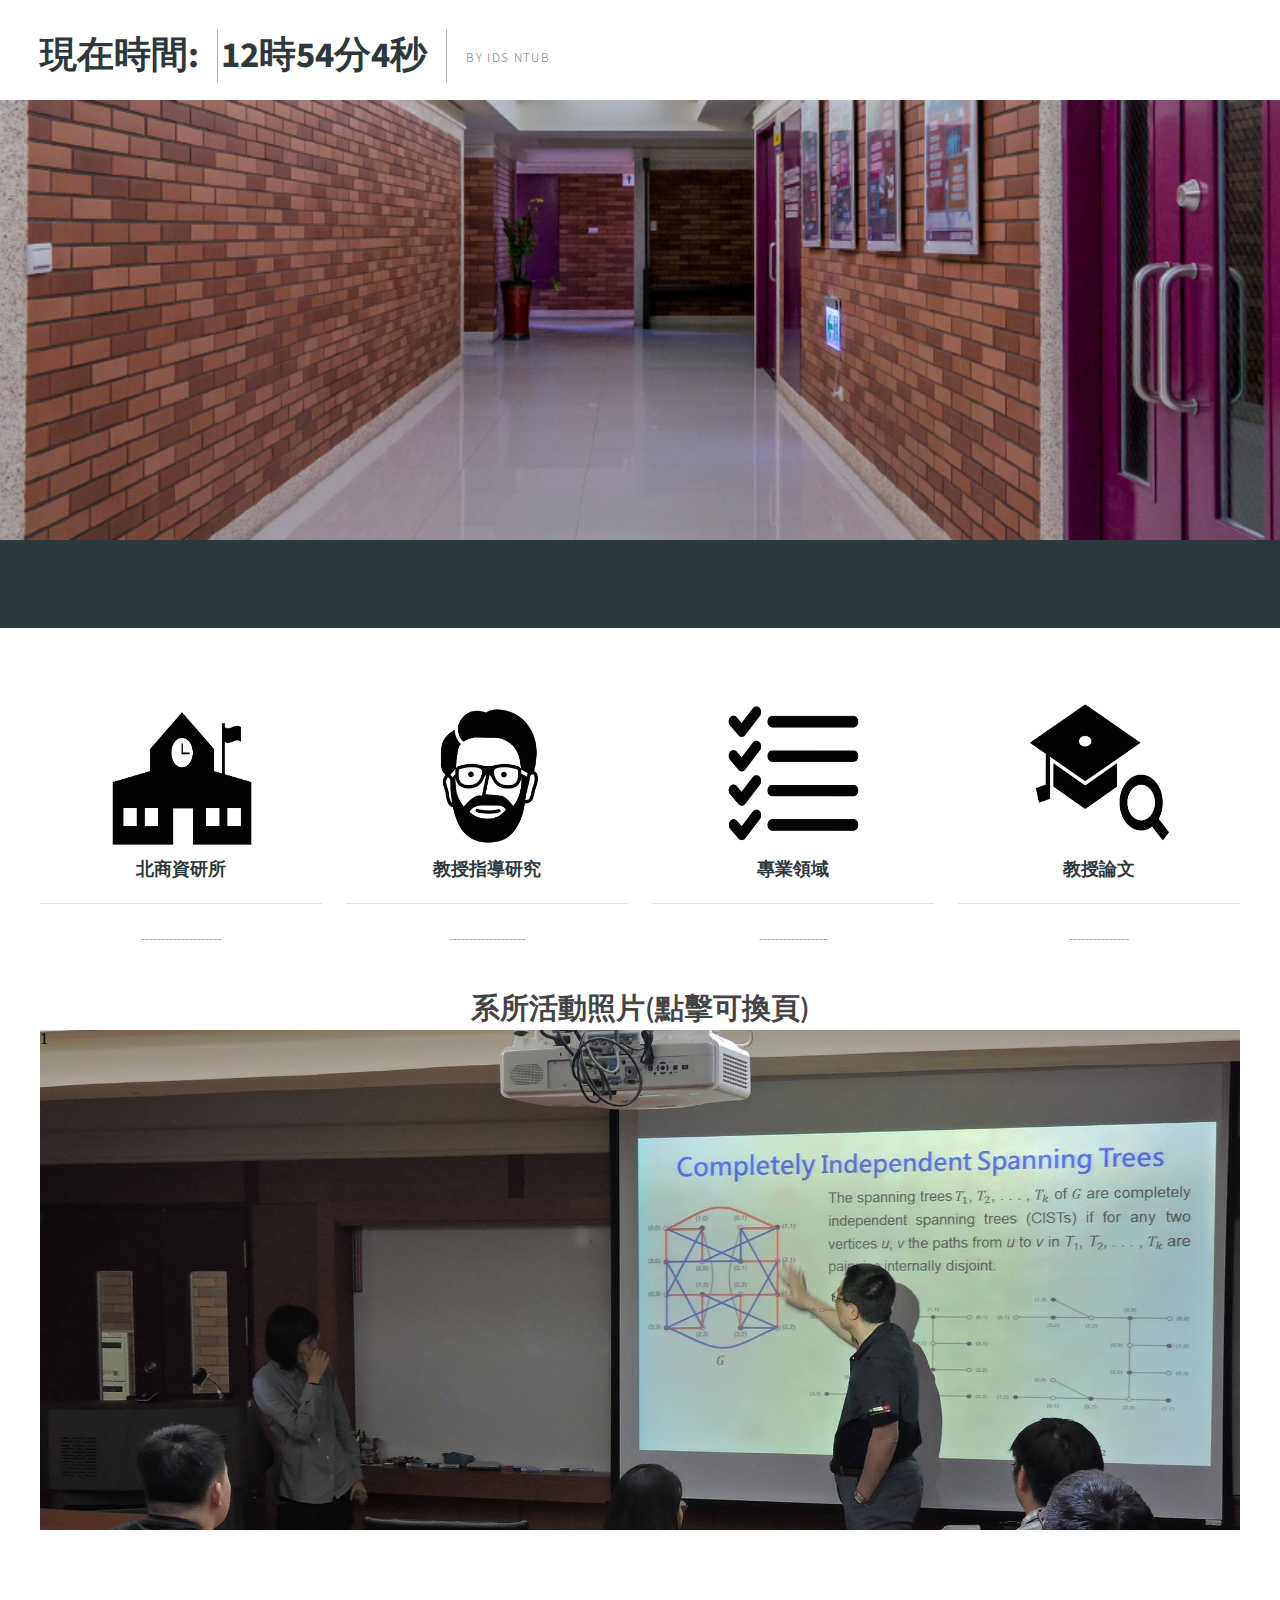
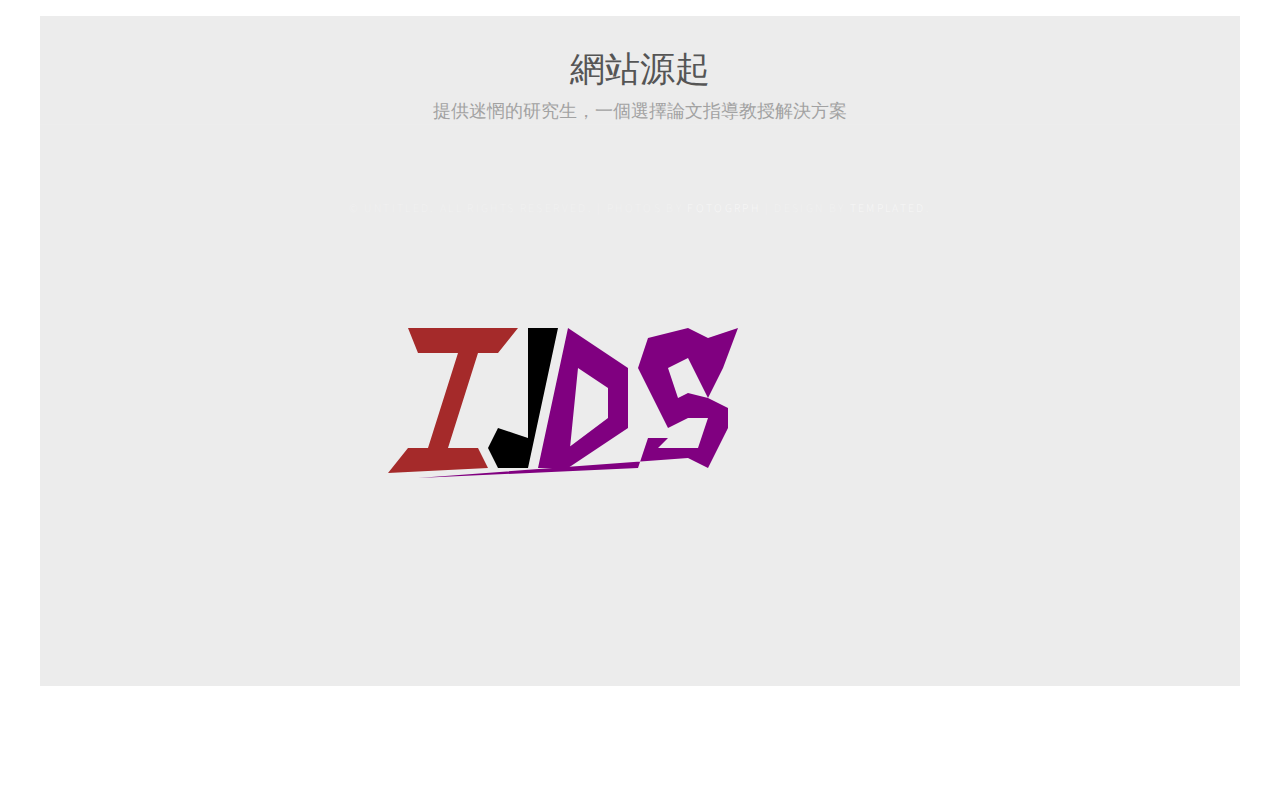
==== index.html @ b838e003 "Add files via upload" ====
﻿<!DOCTYPE html PUBLIC "-//W3C//DTD XHTML 1.0 Strict//EN" "http://www.w3.org/TR/xhtml1/DTD/xhtml1-strict.dtd">

<html xmlns="http://www.w3.org/1999/xhtml">
<head>
<meta http-equiv="Content-Type" content="text/html; charset=utf-8" />
<title></title>
<meta name="keywords" content="" />
<meta name="description" content="" />
<link href="http://fonts.googleapis.com/css?family=Source+Sans+Pro:200,300,400,600,700,900" rel="stylesheet" />
<link href="default.css" rel="stylesheet" type="text/css" media="all" />
<link href="fonts.css" rel="stylesheet" type="text/css" media="all" />

<!--[if IE 6]><link href="default_ie6.css" rel="stylesheet" type="text/css" /><![endif]-->
</head>
<script src="js\jquery.js"></script>
<script language="JavaScript">
function ShowTime(){
　var NowDate=new Date();
　var h=NowDate.getHours();
　var m=NowDate.getMinutes();
　var s=NowDate.getSeconds();　
　document.getElementById('showbox').innerHTML = h+'時'+m+'分'+s+'秒';
　setTimeout('ShowTime()',1000);

let index;
let moving;
$(document).ready(function(){
	index=0; //初期設定是第一塊
	moving=false;//初期設定效果不在進行中
	$("#pic").on("click",function(){
		if(!moving){ //沒有動畫效果時，才做下一張

			nextSlide();
		}
	});
});

function nextSlide(){
		moving=true;
		//目前的區塊，滑出到左邊
		//取得下一個區塊
		let keyvisuals=$(".keyvisual");

		//keyvisuals.eq(index).animate({ left:-window.innerWidth+"px"});
		keyvisuals.eq(index).animate({ left:"-100%"},1000,function(){
				$(this).hide();
				moving=false;
		});
		//取得下一個區塊
		
		index=(index+1)%3; //取餘數用在循環的概念

		//下一個區塊，從右邊滑入
		keyvisuals.eq(index).css({left:"100%"}).show().animate({ left:"0px"},1000);
console.log(index);
}
}

</script>
<style>
body{

	margin:0px;
}




#pic{

	width:100%;height:700px;overflow:hidden;
	position: relative;/*成為絕對定位的參考對象*/


}
#pic>.keyvisual{

	position: absolute;left:0px;top:0px;/*絕對定位可以將圖片疊再一起但，參考對象是整份網頁*/
	width:100%;height:100%;display:none;
	background-position:center center;
	background-size:cover;/*盡量保留尺寸比例不會跑掉*/

}

#pic>.keyvisual:first-child{   /*css選擇器，只留下第一張*/

	display:block;


}

</style>
<body onload="ShowTime()">

<div id="header-wrapper">
	<div id="header" class="container">
		<div id="logo">
		    <h1>現在時間: </h1>
			<h1  id="showbox"></h1>
			<span>By IDS NTUB</span>
		</div>	
	</div>
</div>
<div id="header-featured"> </div>
<div id="banner-wrapper">
</div>
<div id="wrapper">
	<div id="featured-wrapper">
		<div id="featured" class="container">
			<!--<div class="column1"><a href="http://ids.ntub.edu.tw/files/90-1033-56.php"><img src="./images/1.png" height="150" 
                    style="width: 150px"></a></span>-->
					<div class="column1"><a href="./deparment.html"><img src="./images/1.png" height="150" 
                    style="width: 150px"></a></span>
				<div class="title">
					<h2><a  class="hyperlink" href="./deparment.html" accesskey="2" title="">北商資研所</a></h2>
				</div>
				<p>--------------------</p>
			</div>
			<div class="column2"><a href="./teaPro.html"><img src="./images/2.png" height="150" 
                    style="width: 150px"></a></span>
				<div class="title">
					<h2><a  class="hyperlink" href="./teaPro.html" accesskey="3" title="">教授指導研究</a></h2>
				</div>
				<p>-------------------</p><br>
                    
			</div>
			<div class="column3"><a href="profession.html"><img src="./images/3.png" height="150" 
                    style="width: 150px"></a></span>
				<div class="title">
					<h2><a class="hyperlink" href="" accesskey="4" title="">專業領域</a></h2>
				</div>
				<p>-----------------</p>
			</div>
			<div class="column4"><a href=""><img src="./images/4.png" height="150" 
                    style="width: 150px"></a></span>
				<div class="title">
					<h2><a class="hyperlink" href="" accesskey="5" title="">教授論文</a></h2>
				</div>
				<p>---------------</p>
			</div>
		</div>
		<div id="featured" class="container">
		<h1>系所活動照片(點擊可換頁)<h1>
					
<iframe src="deparment.html" width="100%" height="500px"  frameborder="0"  scrolling="no"></iframe>		
					
		</div>
		<div id="extra" class="container">
			<h2>網站源起</h2>
			<span>提供迷惘的研究生，一個選擇論文指導教授解決方案</span>
				<table align="center">
					<tr>
						<th><div>
		
  
 <svg height="320" width="500">

  <polygon points="20,0 30,25 70,25 40,120 20,120 0,145 100,140 90,120 60,120 90,25 110,25 130,0"  style="fill:brown;stroke:stroke-width:1" />

 <polygon points="140,140 110,140 100,120 110,100 140,110 140,0 170,0"  
style="fill:black;stroke;stroke-width:1" />

 <polygon points="180,0 150,140 180,140 180,0 240,40 240,100 180,140 180,120 220,90 220,60 190,40 180,140"  
style="fill:purple;stroke;stroke-width:1" />

<polygon points="280,100 250,40 260,10 300,0 320,10 350,0 335,40 320,70 300,30 280,40 290,70 300,65 320,70 340,80 340,100 320,140 300,130 30,150 250,140 260,110 280,110 270,120 310,120 320,90 300,90 280,100"  
style="fill:purple;stroke:;stroke-width:1" />


</svg>
    
			
			</div></th>
						<th><div class="logo"></div></th>
						
					</tr>
			
			
			</div>
			
		

		</div>	

	</div>
</div>
<div id="copyright" class="container">
	<p>&copy; Untitled. All rights reserved. | Photos by <a href="http://fotogrph.com/">Fotogrph</a> | Design by <a href="http://templated.co" rel="nofollow">TEMPLATED</a>.</p>
</div>
<div>
    <a href="https://plot.ly/~aa002868/4/" target="_blank" title="" style="display: block; text-align: center;"><img src="https://plot.ly/~aa002868/4.png" alt="" style="max-width: 100%;width: 600px;"  width="600" onerror="this.onerror=null;this.src='https://plot.ly/404.png';" /></a>
    <script data-plotly="aa002868:4"  src="https://plot.ly/embed.js" async></script>
</div>

<head>
        <meta charset="utf-8"/>
        <script src="http://d3js.org/d3.v3.min.js"></script>
        <title>D3.JS demo</title>
    </head>
    <body>
 <script type="text/javascript">
     d3.select('body')
 
     var svg = d3.select('body').select('.logo').append('svg')
            .attr("width", 250)
            .attr("height", 250);
     svg.append('circle').attr({
         cx: 60,
         cy: 60,
         r: 50
     }).style({
         fill: 'black'
     });
 
     svg.append('circle').attr({
         cx: 200,
         cy: 60,
         r: 50
     }).style({
         fill: 'black'
     });
 
     svg.append('circle').attr({
         cx: 130,
         cy: 120,
         r: 100
     }).style({
         fill: 'white'
     });
 
     svg.append('ellipse').attr(
     {
         cx:100,
         cy:120,
         rx:50,
         ry:50
     }).style({
         fill: 'black'
     });
 
     svg.append('ellipse').attr(
     {
         cx:160,
         cy:120,
         rx:50,
         ry:50
     }).style({
         fill: 'black'
     });
 
     svg.append('ellipse').attr(
     {
         cx:160,
         cy:120,
         rx:10,
         ry:15
     }).style({
         fill: 'white'
     });
 
     svg.append('ellipse').attr(
     {
         cx:100,
         cy:120,
         rx:10,
         ry:15
     }).style({
         fill: 'white'
     });
 
     svg.append('ellipse').attr(
     {
         cx:130,
         cy:170,
         rx:10,
         ry:7
     }).style({
         fill: 'black'
     });
 </script>
    </body>
</html>

</body>
</html>
---- default.css ----
html, body
{
	height: 100%;
}

body
{
	margin: 0px;
	padding: 0px;
	background: #2C383B;
	font-family: 'Source Sans Pro', sans-serif;
	font-size: 11pt;
	font-weight: 300;
	color: #6c6c6c
}

h1, h2, h3
{
	margin: 0;
	padding: 0;
	font-weight: 600;
	color: #454445;
}

p, ol, ul
{
	margin-top: 0;
}

ol, ul
{
	padding: 0;
	list-style: none;
}

p
{
	line-height: 180%;
}

strong
{
}

a
{
	color: #2C383B;
}

a:hover
{
	text-decoration: none;
}

.container
{
	margin: 0px auto;
	width: 1200px;
}

/*********************************************************************************/
/* Image Style                                                                   */
/*********************************************************************************/

	.image
{
	display: inline-block;
}

.image img
{
	display: block;
	width: 100%;
}

.image-full
{
	display: block;
	width: 100%;
	margin: 0 0 2em 0;
}

.image-left
{
	float: left;
	margin: 0 2em 2em 0;
}

.image-centered
{
	display: block;
	margin: 0 0 2em 0;
}

.image-centered img
{
	margin: 0 auto;
	width: auto;
}

/*********************************************************************************/
/* List Styles                                                                   */
/*********************************************************************************/

	ul.style1
{
	margin: 0;
	padding: 0em 0em 0em 0em;
	overflow: hidden;
	list-style: none;
	color: #6c6c6c
}

ul.style1 li
{
	overflow: hidden;
	display: block;
	padding: 2.80em 0em;
	border-top: 1px solid #D1CFCE;
}

ul.style1 li:first-child
{
	padding-top: 0;
	border-top: none;
}

ul.style1 .image-left
{
	margin-bottom: 0;
}

ul.style1 h3
{
	padding: 1.2em 0em 1em 0em;
	letter-spacing: 0.10em;
	text-transform: uppercase;
	font-size: 1.2em;
	font-weight: 600;
	color: #454445;
}

ul.style1 a
{
	text-decoration: none;
	color: #525252;
}

ul.style1 a:hover
{
	text-decoration: underline;
	color: #525252;
}

ul.style2
{
	margin: 0;
	padding-top: 1em;
	list-style: none;
}

ul.style2 li
{
	border-top: solid 1px #E5E5E5;
	padding: 0.80em 0 0.80em 0;
	font-family: 0.80em;
}

ul.style2 li:before
{
	display: inline-block;
	padding: 4px;
	background: #DB3256;
}

ul.style2 a
{
	display: inline-block;
	margin-left: 1em;
}

ul.style2 li:first-child
{
	border-top: 0;
	padding-top: 0;
}

ul.style2 .icon
{
	color: #FFF;
}

ul.style3
{
	margin: 0;
	padding-top: 1em;
	list-style: none;
}

ul.style3 li
{
	border-top: solid 1px rgba(255,255,255,.2);
	padding: 1em 0 1em 0;
	font-family: 0.80em;
}

ul.style3 li:before
{
	display: inline-block;
	padding: 4px;
	background: #FFF;
}

ul.style3 a
{
	display: inline-block;
	margin-left: 1em;
	font-size: 1em !important;
	color: #FFF;
}

ul.style3 li:first-child
{
	border-top: 0;
	padding-top: 0;
}

ul.style3 .icon
{
	color: #DB3256;
}

/*********************************************************************************/
/* Social Icon Styles                                                            */
/*********************************************************************************/

	ul.contact
{
	margin: 0;
	padding: 2em 0em 0em 0em;
	list-style: none;
}

ul.contact li
{
	display: inline-block;
	padding: 0em 0.30em;
	font-size: 1em;
}

ul.contact li span
{
	display: none;
	margin: 0;
	padding: 0;
}

ul.contact li a
{
	color: #FFF;
}

ul.contact li a:before
{
	display: inline-block;
	background: #3f3f3f;
	width: 40px;
	height: 40px;
	line-height: 40px;
	border-radius: 20px;
	text-align: center;
	color: #FFFFFF;
}

ul.contact li a.icon-twitter:before
{
	background: #2DAAE4;
}

ul.contact li a.icon-facebook:before
{
	background: #39599F;
}

ul.contact li a.icon-dribbble:before
{
	background: #C4376B;
}

ul.contact li a.icon-tumblr:before
{
	background: #31516A;
}

ul.contact li a.icon-rss:before
{
	background: #F2600B;
}

/*********************************************************************************/
/* Button Style                                                                  */
/*********************************************************************************/

	.button
{
	display: inline-block;
	padding: 1.3em 3em;
	background: #2C383B;
	-moz-transition: opacity 0.25s ease-in-out;
	-webkit-transition: opacity 0.25s ease-in-out;
	-o-transition: opacity 0.25s ease-in-out;
	-ms-transition: opacity 0.25s ease-in-out;
	transition: opacity 0.25s ease-in-out;
	letter-spacing: 0.20em;
	text-decoration: none;
	text-transform: uppercase;
	font-weight: 600;
	color: #FFF;
}

.button:hover
{
}

.button:active
{
}

.button-big
{
	padding: 1.6em 4em;
	font-size: 1.4em;
	font-weight: 900;
}

/*********************************************************************************/
/* Heading Titles                                                                */
/*********************************************************************************/

	.title
{
	margin-bottom: 3em;
	font-family:�L�n������;
	font-weight:bolder;
	text-decoration:none;
}



/*********************************************************************************/
/* Header                                                                        */
/*********************************************************************************/
	
#header-wrapper
{
	background: #FFF;
}

#header
{
	position: relative;
	height: 100px;
}

/*********************************************************************************/
/* hyperlink                                                                        */
/*********************************************************************************/
.hyperlink
{
    text-decoration:none;
}

/*********************************************************************************/
/* Logo                                                                          */
/*********************************************************************************/

#logo
{
	position: absolute;
	top: 2em;
	left: 0;
	width: 100%;
}

#logo h1
{
	display: inline-block;
	font-size: 2.5em;
	text-transform: uppercase;
	font-weight: 700;
	color: #2C383B;
	padding-right: 0.50em;
	border-right: 1px solid rgba(0,0,0,.3);
}

#logo span
{
	position: absolute;
	top: 1.4em;
	display: inline-block;
	padding-left: 1.50em;
	letter-spacing: 0.10em;
	text-transform: uppercase;
	font-size: 0.90em;
}

#logo a
{
	text-decoration: none;
	color: #2C383B;
}

/*********************************************************************************/
/* Menu                                                                          */
/*********************************************************************************/

#menu
{
	position: absolute;
	right: 0;
	top: 0em;
}

#menu ul
{
	display: inline-block;
}

#menu li
{
	display: block;
	float: left;
	text-align: center;
	line-height: 71px;
}

#menu li a, #menu li span
{
	display: inline-block;
	margin-left: 1px;
	padding: 1em 1.5em;
	letter-spacing: 0.10em;
	text-decoration: none;
	font-size: 1em;
	text-transform: uppercase;
	outline: 0;
	color: #212121;
	background: #ECECEC;
}

#menu li:hover a, #menu li.active a, #menu li.active span
{
}

#menu .current_page_item a
{
	background: #2C383B;
	color: #FFF;
}

#menu .icon
{
}

/*********************************************************************************/
/* Banner                                                                        */
/*********************************************************************************/
	
	#banner-wrapper
{
	overflow: hidden;
	padding: 3em 0em;
	background: #2C383B;
}

#banner
{
	overflow: hidden;
	width: 1000px;
	padding: 0px 100px;
	text-align: center;
	color: rgba(255,255,255,.7);
}

#banner a
{
	color: rgba(255,255,255,.9);
}

#banner .box-left
{
	float: left;
}

#banner .box-right
{
	float: right;
}

#banner h2
{
	margin: 0em;
	padding: 0em;
	font-weight: 400;
	font-size: 3em;
	color: #555555;
}

#banner span
{
	display: block;
	padding-top: 0.20em;
	text-transform: uppercase;
	font-size: 1.2em;
	color: #A2A2A2;
}

/*********************************************************************************/
/* Page                                                                          */
/*********************************************************************************/

#wrapper
{
	background: #FFF;
}

#page
{
	overflow: hidden;
	padding: 6em 0em;
	border-bottom: 2px solid #E3E3E3;
	text-align: center;
}

#page .button
{
	margin-top: 2em;
}

/*********************************************************************************/
/* Content                                                                       */
/*********************************************************************************/

#content
{
	padding: 0em 7em;
}

/*********************************************************************************/
/* Sidebar                                                                       */
/*********************************************************************************/

	#sidebar
{
	float: right;
	width: 450px;
}

#stwo-col
{
	margin-top: 2em;
}

#stwo-col h2
{
	display: block;
	padding-bottom: 1.5em;
	letter-spacing: 0.10em;
	text-transform: uppercase;
	font-size: 1.2em;
	font-weight: 600;
	color: #454445;
}

#stwo-col .sbox1
{
	float: left;
	width: 210px;
}

#stwo-col .sbox2
{
	float: right;
	width: 210px;
}

/*********************************************************************************/
/* Copyright                                                                     */
/*********************************************************************************/

#copyright
{
	overflow: hidden;
	padding: 5em 0em;
	border-top: 1px solid rgba(255,255,255,0.08);
}

#copyright p
{
	letter-spacing: 0.20em;
	text-align: center;
	text-transform: uppercase;
	font-size: 0.80em;
	color: rgba(255,255,255,0.3);
}

#copyright a
{
	text-decoration: none;
	color: rgba(255,255,255,0.6);
}

/*********************************************************************************/
/* Featured                                                                      */
/*********************************************************************************/

#featured-wrapper
{
	overflow: hidden;
	padding: 5em 0em;
	background: #FFF;
	text-align: center;
}

#featured
{
	overflow: hidden;
}

#featured .major
{
	overflow: hidden;
	margin-bottom: 3em;
	padding-bottom: 2em;
	border-bottom: 1px solid #E8E8E8;
}

#featured .major h2
{
	font-size: 3em;
}

#featured .major .byline
{
	font-size: 1.3em;
}

#featured .title
{
	margin-bottom: 1.5em;
	padding-bottom: 1.5em;
	border-bottom: 1px solid #E3E3E3;
}

#featured .title h2
{
	font-size: 1.2em;
}

#featured h2
{
	text-align: center;
}

#featured .icon
{
	position: relative;
	display: inline-block;
	width: 150px;
	height: 150px;
	background: #2C383B;
	margin: 0px auto 20px auto;
	line-height:  150px;
	font-size: 5em;
	text-align: center;
	color: #FFF;
}

.column1,  .column2,  .column3,  .column4
{
	width: 282px;
}

.column1,  .column2
{
	float: left;
	margin-right: 24px;
}

.column3
{
	float: left;
}

.column4
{
	float: right;
}


	#header-featured
	{
		height: 30em;
		background-image: url(images/banner.jpg);
		background-position: center;
		background-size: cover;
	}


#slider-wrapper
{
	padding: 6em 0em;
	background: #DB3256;
}

#slider
{
	margin: 0em auto 0em auto;
	width: 1200px;
	position: relative;
}

#slider .button
{
}

#slider .button:hover
{
}

#slider .viewer
{
	width: 1000px;
	height: 375px;
	margin: 0 auto;
	overflow: hidden;
}

#slider .viewer .reel
{
	display: none;
	height: 375px;
}

#slider .viewer .reel .slide
{
	position: relative;
	width: 1000px;
	height: 375px;
}

#slider .viewer .reel h2
{
	position: absolute;
	top: 130px;
	left: 0;
	width: 1200px;
	height: 80px;
	line-height: 80px;
	background: #111111;
	text-align: center;
	opacity: 0.85;
	font-weight: normal;
	color: #ffffff;
	font-size: 2.25em;
}

#slider .viewer .reel p
{
	position: absolute;
	top: 210px;
	left: 0;
	width: 1200px;
	height: 40px;
	line-height: 40px;
	background: #0074C6;
	text-align: center;
	opacity: 0.85;
	font-weight: normal;
	color: #ffffff;
	font-size: 1.1em;
}

#slider .icon
{
	font-size: 4em;
	color: #FFF;
}

#slider .previous-button
{
	position: absolute;
	top: 150px;
	left: 0;
}

#slider .next-button
{
	position: absolute;
	top: 150px;
	right: 0;
}

#slider .indicator
{
	margin: 30px auto 0 auto;
}

#slider .indicator ul
{
	list-style: none;
	padding: 0;
	margin: 0;
	text-align: center;
}

#slider .indicator ul li
{
	display: inline-block;
	width: 12px;
	height: 12px;
	text-indent: -9999em;
	background: #c8c8c8;
	margin: 0 2px 0 2px;
	border-radius: 8px;
	border-bottom: solid 1px #ffffff;
	border-top: solid 1px #909090;
}

#slider .indicator ul li.active
{
	background: #505050;
	border-top: solid 1px #505050;
}

/*********************************************************************************/
/* Footer                                                                        */
/*********************************************************************************/

#footer-wrapper
{
	overflow: hidden;
	padding: 7em 0em;
	color: rgba(255,255,255,0.5);
}


#footer .title h2
{
	font-size: 2em;
	font-weight: 300;
	color: #FFF;
}

#footer .title .byline
{
	display: block;
	padding-top: 1em;
	text-transform: uppercase;
	font-size: 0.80em;
	color: rgba(255,255,255,0.5);
}

#footer .column1,
#footer .column2
{
	width: 560px;
}

#footer .column1
{
	float: left;
}

#footer .column2
{
	float: right;
}

#footer .button
{
	margin-top: 2em;
}

#extra
{
	overflow: hidden;
	margin: 5em auto 2em auto;
	padding: 2em 0em 2em 0em;
	background: #ECECEC;
}

#extra h2
{
	margin: 0em;
	padding: 0em;
	font-weight: 400;
	font-size: 2.4em;
	color: #555555;
}

#extra span
{
	display: block;
	padding-top: 0.20em;
	text-transform: uppercase;
	font-size: 1.2em;
	color: #A2A2A2;
}


#extra2
{
	margin-top: 5em;
}

#extra2 .button
{
	margin-top: 2em;
}

#extra2 .title h2
{
	font-size: 2em;
}

#extra2 .title .byline
{
	font-size: 0.80em;
}

#extra2 #ebox1,
#extra2 #ebox2
{
	width: 560px;
}

#extra2  #ebox1
{
	float: left;
}

#extra2 #ebox2
{
	float: right;
}
---- fonts.css ----
@charset 'UTF-8';

@font-face
{
	font-family: 'FontAwesome';
	src: url('fonts/fontawesome-webfont.eot?v=3.0.1');
	src: url('fonts/fontawesome-webfont.eot?#iefix&v=3.0.1') format('embedded-opentype'),
	     url('fonts/fontawesome-webfont.woff?v=3.0.1') format('woff'),
	     url('fonts/fontawesome-webfont.ttf?v=3.0.1') format('truetype'),
	     url('fonts/fontawesome-webfont.svg#FontAwesome') format('svg');
	font-weight: normal;
	font-style: normal;
}

@font-face
{
	font-family: 'Font-Awesome-Social';
	src: url('fonts/fontawesome-social-webfont.eot');
	src: url('fonts/fontawesome-social-webfont.eot?#iefix') format('embedded-opentype'),
	     url('fonts/fontawesome-social-webfont.woff') format('woff'),
		 url('fonts/fontawesome-social-webfont.ttf') format('truetype'),
		 url('fonts/fontawesome-social-webfont.svg#Font-Awesome-More') format('svg');
	font-weight: normal;
	font-style: normal;
}

/*********************************************************************************/
/* Icons                                                                         */
/*********************************************************************************/

	/*
		Powered by:
		
		Font Awesome (http://fortawesome.github.com/Font-Awesome/)
		Font Awesome More (http://gregoryloucas.github.com/Font-Awesome-More/)
	*/

	.icon
	{
		text-decoration: none;
	}

		.icon:before
		{
			font-size: 1.25em;
			text-decoration: none;
			font-family: FontAwesome;
			font-weight: normal;
			font-style: normal;
			-webkit-text-rendering: optimizeLegibility;
			-moz-text-rendering: optimizeLegibility;
			-ms-text-rendering: optimizeLegibility;
			-o-text-rendering: optimizeLegibility;
			text-rendering: optimizeLegibility;
			-webkit-font-smoothing: antialiased;
			-moz-font-smoothing: antialiased;
			-ms-font-smoothing: antialiased;
			-o-font-smoothing: antialiased;
			font-smoothing: antialiased;
			-webkit-font-feature-settings: "liga" 1, "dlig" 1;
			-moz-font-feature-settings: "liga=1, dlig=1";
			-ms-font-feature-settings: "liga" 1, "dlig" 1;
			-o-font-feature-settings: "liga" 1, "dlig" 1;
			font-feature-settings: "liga" 1, "dlig" 1;
		}

		.icon-glass:before                { content: "\f000"; }
		.icon-music:before                { content: "\f001"; }
		.icon-search:before               { content: "\f002"; }
		.icon-envelope:before             { content: "\f003"; }
		.icon-heart:before                { content: "\f004"; }
		.icon-star:before                 { content: "\f005"; }
		.icon-star-empty:before           { content: "\f006"; }
		.icon-user:before                 { content: "\f007"; }
		.icon-film:before                 { content: "\f008"; }
		.icon-th-large:before             { content: "\f009"; }
		.icon-th:before                   { content: "\f00a"; }
		.icon-th-list:before              { content: "\f00b"; }
		.icon-ok:before                   { content: "\f00c"; }
		.icon-remove:before               { content: "\f00d"; }
		.icon-zoom-in:before              { content: "\f00e"; }

		.icon-zoom-out:before             { content: "\f010"; }
		.icon-off:before                  { content: "\f011"; }
		.icon-signal:before               { content: "\f012"; }
		.icon-cog:before                  { content: "\f013"; }
		.icon-trash:before                { content: "\f014"; }
		.icon-home:before                 { content: "\f015"; }
		.icon-file:before                 { content: "\f016"; }
		.icon-time:before                 { content: "\f017"; }
		.icon-road:before                 { content: "\f018"; }
		.icon-download-alt:before         { content: "\f019"; }
		.icon-download:before             { content: "\f01a"; }
		.icon-upload:before               { content: "\f01b"; }
		.icon-inbox:before                { content: "\f01c"; }
		.icon-play-circle:before          { content: "\f01d"; }
		.icon-repeat:before               { content: "\f01e"; }

		/* \f020 doesn't work in Safari. all shifted one down */
		.icon-refresh:before              { content: "\f021"; }
		.icon-list-alt:before             { content: "\f022"; }
		.icon-lock:before                 { content: "\f023"; }
		.icon-flag:before                 { content: "\f024"; }
		.icon-headphones:before           { content: "\f025"; }
		.icon-volume-off:before           { content: "\f026"; }
		.icon-volume-down:before          { content: "\f027"; }
		.icon-volume-up:before            { content: "\f028"; }
		.icon-qrcode:before               { content: "\f029"; }
		.icon-barcode:before              { content: "\f02a"; }
		.icon-tag:before                  { content: "\f02b"; }
		.icon-tags:before                 { content: "\f02c"; }
		.icon-book:before                 { content: "\f02d"; }
		.icon-bookmark:before             { content: "\f02e"; }
		.icon-print:before                { content: "\f02f"; }

		.icon-camera:before               { content: "\f030"; }
		.icon-font:before                 { content: "\f031"; }
		.icon-bold:before                 { content: "\f032"; }
		.icon-italic:before               { content: "\f033"; }
		.icon-text-height:before          { content: "\f034"; }
		.icon-text-width:before           { content: "\f035"; }
		.icon-align-left:before           { content: "\f036"; }
		.icon-align-center:before         { content: "\f037"; }
		.icon-align-right:before          { content: "\f038"; }
		.icon-align-justify:before        { content: "\f039"; }
		.icon-list:before                 { content: "\f03a"; }
		.icon-indent-left:before          { content: "\f03b"; }
		.icon-indent-right:before         { content: "\f03c"; }
		.icon-facetime-video:before       { content: "\f03d"; }
		.icon-picture:before              { content: "\f03e"; }

		.icon-pencil:before               { content: "\f040"; }
		.icon-map-marker:before           { content: "\f041"; }
		.icon-adjust:before               { content: "\f042"; }
		.icon-tint:before                 { content: "\f043"; }
		.icon-edit:before                 { content: "\f044"; }
		.icon-share:before                { content: "\f045"; }
		.icon-check:before                { content: "\f046"; }
		.icon-move:before                 { content: "\f047"; }
		.icon-step-backward:before        { content: "\f048"; }
		.icon-fast-backward:before        { content: "\f049"; }
		.icon-backward:before             { content: "\f04a"; }
		.icon-play:before                 { content: "\f04b"; }
		.icon-pause:before                { content: "\f04c"; }
		.icon-stop:before                 { content: "\f04d"; }
		.icon-forward:before              { content: "\f04e"; }

		.icon-fast-forward:before         { content: "\f050"; }
		.icon-step-forward:before         { content: "\f051"; }
		.icon-eject:before                { content: "\f052"; }
		.icon-chevron-left:before         { content: "\f053"; }
		.icon-chevron-right:before        { content: "\f054"; }
		.icon-plus-sign:before            { content: "\f055"; }
		.icon-minus-sign:before           { content: "\f056"; }
		.icon-remove-sign:before          { content: "\f057"; }
		.icon-ok-sign:before              { content: "\f058"; }
		.icon-question-sign:before        { content: "\f059"; }
		.icon-info-sign:before            { content: "\f05a"; }
		.icon-screenshot:before           { content: "\f05b"; }
		.icon-remove-circle:before        { content: "\f05c"; }
		.icon-ok-circle:before            { content: "\f05d"; }
		.icon-ban-circle:before           { content: "\f05e"; }

		.icon-arrow-left:before           { content: "\f060"; }
		.icon-arrow-right:before          { content: "\f061"; }
		.icon-arrow-up:before             { content: "\f062"; }
		.icon-arrow-down:before           { content: "\f063"; }
		.icon-share-alt:before            { content: "\f064"; }
		.icon-resize-full:before          { content: "\f065"; }
		.icon-resize-small:before         { content: "\f066"; }
		.icon-plus:before                 { content: "\f067"; }
		.icon-minus:before                { content: "\f068"; }
		.icon-asterisk:before             { content: "\f069"; }
		.icon-exclamation-sign:before     { content: "\f06a"; }
		.icon-gift:before                 { content: "\f06b"; }
		.icon-leaf:before                 { content: "\f06c"; }
		.icon-fire:before                 { content: "\f06d"; }
		.icon-eye-open:before             { content: "\f06e"; }

		.icon-eye-close:before            { content: "\f070"; }
		.icon-warning-sign:before         { content: "\f071"; }
		.icon-plane:before                { content: "\f072"; }
		.icon-calendar:before             { content: "\f073"; }
		.icon-random:before               { content: "\f074"; }
		.icon-comment:before              { content: "\f075"; }
		.icon-magnet:before               { content: "\f076"; }
		.icon-chevron-up:before           { content: "\f077"; }
		.icon-chevron-down:before         { content: "\f078"; }
		.icon-retweet:before              { content: "\f079"; }
		.icon-shopping-cart:before        { content: "\f07a"; }
		.icon-folder-close:before         { content: "\f07b"; }
		.icon-folder-open:before          { content: "\f07c"; }
		.icon-resize-vertical:before      { content: "\f07d"; }
		.icon-resize-horizontal:before    { content: "\f07e"; }

		.icon-bar-chart:before            { content: "\f080"; }
		.icon-twitter-sign:before         { content: "\f081"; }
		.icon-facebook-sign:before        { content: "\f082"; }
		.icon-camera-retro:before         { content: "\f083"; }
		.icon-key:before                  { content: "\f084"; }
		.icon-cogs:before                 { content: "\f085"; }
		.icon-comments:before             { content: "\f086"; }
		.icon-thumbs-up:before            { content: "\f087"; }
		.icon-thumbs-down:before          { content: "\f088"; }
		.icon-star-half:before            { content: "\f089"; }
		.icon-heart-empty:before          { content: "\f08a"; }
		.icon-signout:before              { content: "\f08b"; }
		.icon-linkedin-sign:before        { content: "\f08c"; }
		.icon-pushpin:before              { content: "\f08d"; }
		.icon-external-link:before        { content: "\f08e"; }

		.icon-signin:before               { content: "\f090"; }
		.icon-trophy:before               { content: "\f091"; }
		.icon-github-sign:before          { content: "\f092"; }
		.icon-upload-alt:before           { content: "\f093"; }
		.icon-lemon:before                { content: "\f094"; }
		.icon-phone:before                { content: "\f095"; }
		.icon-check-empty:before          { content: "\f096"; }
		.icon-bookmark-empty:before       { content: "\f097"; }
		.icon-phone-sign:before           { content: "\f098"; }
		.icon-twitter:before              { content: "\f099"; }
		.icon-facebook:before             { content: "\f09a"; }
		.icon-github:before               { content: "\f09b"; }
		.icon-unlock:before               { content: "\f09c"; }
		.icon-credit-card:before          { content: "\f09d"; }
		.icon-rss:before                  { content: "\f09e"; }

		.icon-hdd:before                  { content: "\f0a0"; }
		.icon-bullhorn:before             { content: "\f0a1"; }
		.icon-bell:before                 { content: "\f0a2"; }
		.icon-certificate:before          { content: "\f0a3"; }
		.icon-hand-right:before           { content: "\f0a4"; }
		.icon-hand-left:before            { content: "\f0a5"; }
		.icon-hand-up:before              { content: "\f0a6"; }
		.icon-hand-down:before            { content: "\f0a7"; }
		.icon-circle-arrow-left:before    { content: "\f0a8"; }
		.icon-circle-arrow-right:before   { content: "\f0a9"; }
		.icon-circle-arrow-up:before      { content: "\f0aa"; }
		.icon-circle-arrow-down:before    { content: "\f0ab"; }
		.icon-globe:before                { content: "\f0ac"; }
		.icon-wrench:before               { content: "\f0ad"; }
		.icon-tasks:before                { content: "\f0ae"; }

		.icon-filter:before               { content: "\f0b0"; }
		.icon-briefcase:before            { content: "\f0b1"; }
		.icon-fullscreen:before           { content: "\f0b2"; }

		.icon-group:before                { content: "\f0c0"; }
		.icon-link:before                 { content: "\f0c1"; }
		.icon-cloud:before                { content: "\f0c2"; }
		.icon-beaker:before               { content: "\f0c3"; }
		.icon-cut:before                  { content: "\f0c4"; }
		.icon-copy:before                 { content: "\f0c5"; }
		.icon-paper-clip:before           { content: "\f0c6"; }
		.icon-save:before                 { content: "\f0c7"; }
		.icon-sign-blank:before           { content: "\f0c8"; }
		.icon-reorder:before              { content: "\f0c9"; }
		.icon-list-ul:before              { content: "\f0ca"; }
		.icon-list-ol:before              { content: "\f0cb"; }
		.icon-strikethrough:before        { content: "\f0cc"; }
		.icon-underline:before            { content: "\f0cd"; }
		.icon-table:before                { content: "\f0ce"; }

		.icon-magic:before                { content: "\f0d0"; }
		.icon-truck:before                { content: "\f0d1"; }
		.icon-pinterest:before            { content: "\f0d2"; }
		.icon-pinterest-sign:before       { content: "\f0d3"; }
		.icon-google-plus-sign:before     { content: "\f0d4"; }
		.icon-google-plus:before          { content: "\f0d5"; }
		.icon-money:before                { content: "\f0d6"; }
		.icon-caret-down:before           { content: "\f0d7"; }
		.icon-caret-up:before             { content: "\f0d8"; }
		.icon-caret-left:before           { content: "\f0d9"; }
		.icon-caret-right:before          { content: "\f0da"; }
		.icon-columns:before              { content: "\f0db"; }
		.icon-sort:before                 { content: "\f0dc"; }
		.icon-sort-down:before            { content: "\f0dd"; }
		.icon-sort-up:before              { content: "\f0de"; }

		.icon-envelope-alt:before         { content: "\f0e0"; }
		.icon-linkedin:before             { content: "\f0e1"; }
		.icon-undo:before                 { content: "\f0e2"; }
		.icon-legal:before                { content: "\f0e3"; }
		.icon-dashboard:before            { content: "\f0e4"; }
		.icon-comment-alt:before          { content: "\f0e5"; }
		.icon-comments-alt:before         { content: "\f0e6"; }
		.icon-bolt:before                 { content: "\f0e7"; }
		.icon-sitemap:before              { content: "\f0e8"; }
		.icon-umbrella:before             { content: "\f0e9"; }
		.icon-paste:before                { content: "\f0ea"; }
		.icon-lightbulb:before            { content: "\f0eb"; }
		.icon-exchange:before             { content: "\f0ec"; }
		.icon-cloud-download:before       { content: "\f0ed"; }
		.icon-cloud-upload:before         { content: "\f0ee"; }

		.icon-user-md:before              { content: "\f0f0"; }
		.icon-stethoscope:before          { content: "\f0f1"; }
		.icon-suitcase:before             { content: "\f0f2"; }
		.icon-bell-alt:before             { content: "\f0f3"; }
		.icon-coffee:before               { content: "\f0f4"; }
		.icon-food:before                 { content: "\f0f5"; }
		.icon-file-alt:before             { content: "\f0f6"; }
		.icon-building:before             { content: "\f0f7"; }
		.icon-hospital:before             { content: "\f0f8"; }
		.icon-ambulance:before            { content: "\f0f9"; }
		.icon-medkit:before               { content: "\f0fa"; }
		.icon-fighter-jet:before          { content: "\f0fb"; }
		.icon-beer:before                 { content: "\f0fc"; }
		.icon-h-sign:before               { content: "\f0fd"; }
		.icon-plus-sign-alt:before        { content: "\f0fe"; }

		.icon-double-angle-left:before    { content: "\f100"; }
		.icon-double-angle-right:before   { content: "\f101"; }
		.icon-double-angle-up:before      { content: "\f102"; }
		.icon-double-angle-down:before    { content: "\f103"; }
		.icon-angle-left:before           { content: "\f104"; }
		.icon-angle-right:before          { content: "\f105"; }
		.icon-angle-up:before             { content: "\f106"; }
		.icon-angle-down:before           { content: "\f107"; }
		.icon-desktop:before              { content: "\f108"; }
		.icon-laptop:before               { content: "\f109"; }
		.icon-tablet:before               { content: "\f10a"; }
		.icon-mobile-phone:before         { content: "\f10b"; }
		.icon-circle-blank:before         { content: "\f10c"; }
		.icon-quote-left:before           { content: "\f10d"; }
		.icon-quote-right:before          { content: "\f10e"; }

		.icon-spinner:before              { content: "\f110"; }
		.icon-circle:before               { content: "\f111"; }
		.icon-reply:before                { content: "\f112"; }
		.icon-github-alt:before           { content: "\f113"; }
		.icon-folder-close-alt:before     { content: "\f114"; }
		.icon-folder-open-alt:before      { content: "\f115"; }

		.icon-blogger-sign:before,.icon-blogger:before,.icon-delicious:before,.icon-dribbble-sign:before,.icon-dribbble:before,.icon-dropbox:before,.icon-drupal:before,.icon-evernote-sign:before,.icon-evernote:before,.icon-flickr-sign:before,.icon-flickr:before,.icon-forrst-sign:before,.icon-forrst:before,.icon-foursquare-sign:before,.icon-foursquare:before,.icon-git-fork:before,.icon-hacker-news:before,.icon-instagram:before,.icon-lastfm-sign:before,.icon-lastfm:before,.icon-paypal:before,.icon-picasa-sign:before,.icon-picasa:before,.icon-reddit:before,.icon-share-this-sign:before,.icon-share-this:before,.icon-skype:before,.icon-soundcloud:before,.icon-spotify:before,.icon-stack-overflow:before,.icon-tumblr-sign:before,.icon-tumblr:before,.icon-vimeo-sign:before,.icon-vimeo:before,.icon-wordpress-sign:before,.icon-wordpress:before,.icon-yelp-sign:before,.icon-yelp:before,.icon-youtube-sign:before,.icon-youtube:before              {font-family:'Font-Awesome-Social'; }

		.icon-dropbox:before              { content: "\f300"; }
		.icon-drupal:before               { content: "\f301"; }
		.icon-git-fork:before             { content: "\f302"; }
		.icon-instagram:before            { content: "\f303"; }
		.icon-share-this-sign:before      { content: "\f304"; }
		.icon-share-this:before           { content: "\f305"; }
		.icon-foursquare-sign:before      { content: "\f306"; }
		.icon-foursquare:before           { content: "\f307"; }
		.icon-hacker-news:before          { content: "\f308"; }
		.icon-skype:before                { content: "\f309"; }
		.icon-spotify:before              { content: "\f30a"; }
		.icon-soundcloud:before           { content: "\f30b"; }
		.icon-paypal:before               { content: "\f30c"; }
		.icon-youtube-sign:before         { content: "\f30d"; }
		.icon-youtube:before              { content: "\f30e"; }
		.icon-reddit:before               { content: "\f30f"; }
		.icon-blogger-sign:before         { content: "\f310"; }
		.icon-blogger:before              { content: "\f311"; }
		.icon-dribbble-sign:before        { content: "\f312"; }
		.icon-dribbble:before             { content: "\f313"; }
		.icon-evernote-sign:before        { content: "\f314"; }
		.icon-evernote:before             { content: "\f315"; }
		.icon-flickr-sign:before          { content: "\f316"; }
		.icon-flickr:before               { content: "\f317"; }
		.icon-forrst-sign:before          { content: "\f318"; }
		.icon-forrst:before               { content: "\f319"; }
		.icon-delicious:before            { content: "\f31a"; }
		.icon-lastfm-sign:before          { content: "\f31b"; }
		.icon-lastfm:before               { content: "\f31c"; }
		.icon-picasa-sign:before          { content: "\f31d"; }
		.icon-picasa:before               { content: "\f31e"; }
		.icon-stack-overflow:before       { content: "\f320"; }
		.icon-tumblr-sign:before          { content: "\f321"; }
		.icon-tumblr:before               { content: "\f322"; }
		.icon-vimeo-sign:before           { content: "\f323"; }
		.icon-vimeo:before                { content: "\f324"; }
		.icon-wordpress-sign:before       { content: "\f325"; }
		.icon-wordpress:before            { content: "\f326"; }
		.icon-yelp-sign:before            { content: "\f327"; }
		.icon-yelp:before                 { content: "\f328"; }
		.icon-cloud-upload:before		  { content: "\f0ee"; }
		.icon-cloud-download:before		  { content: "\f0ed"; }
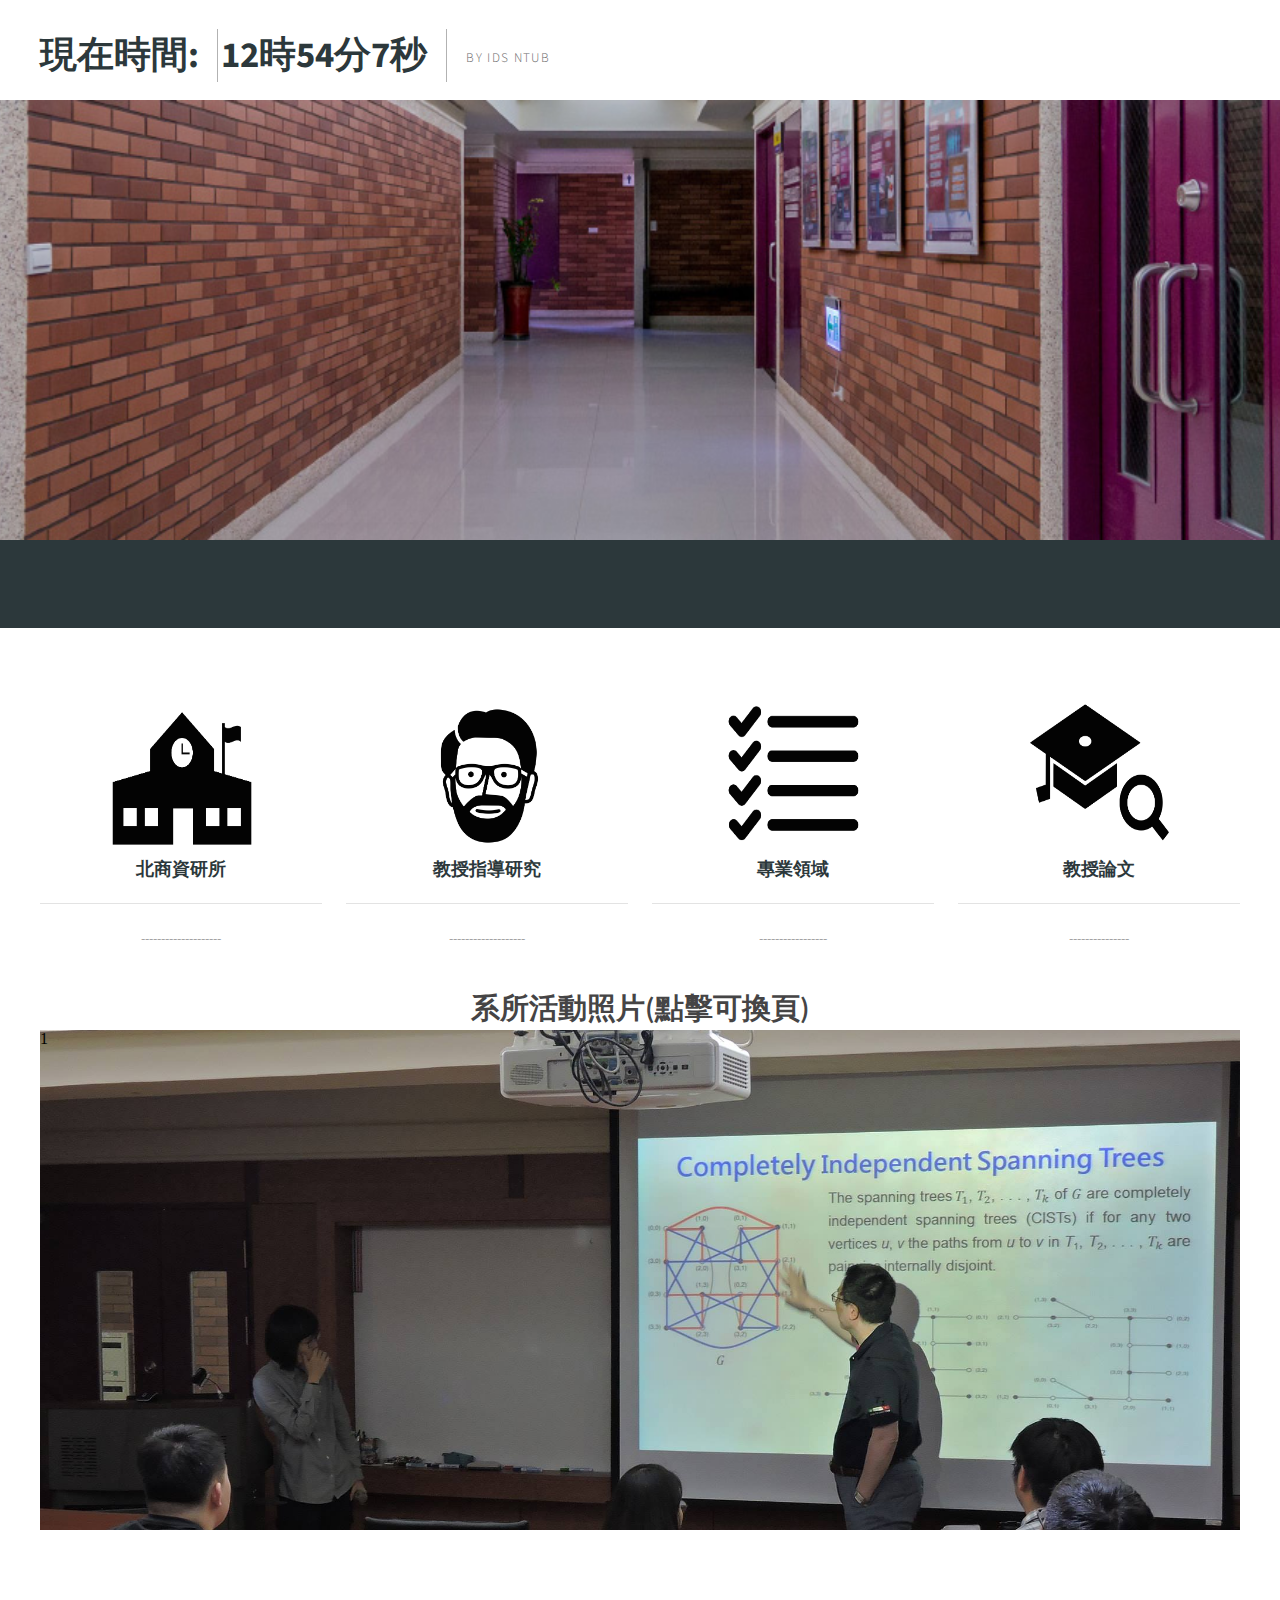
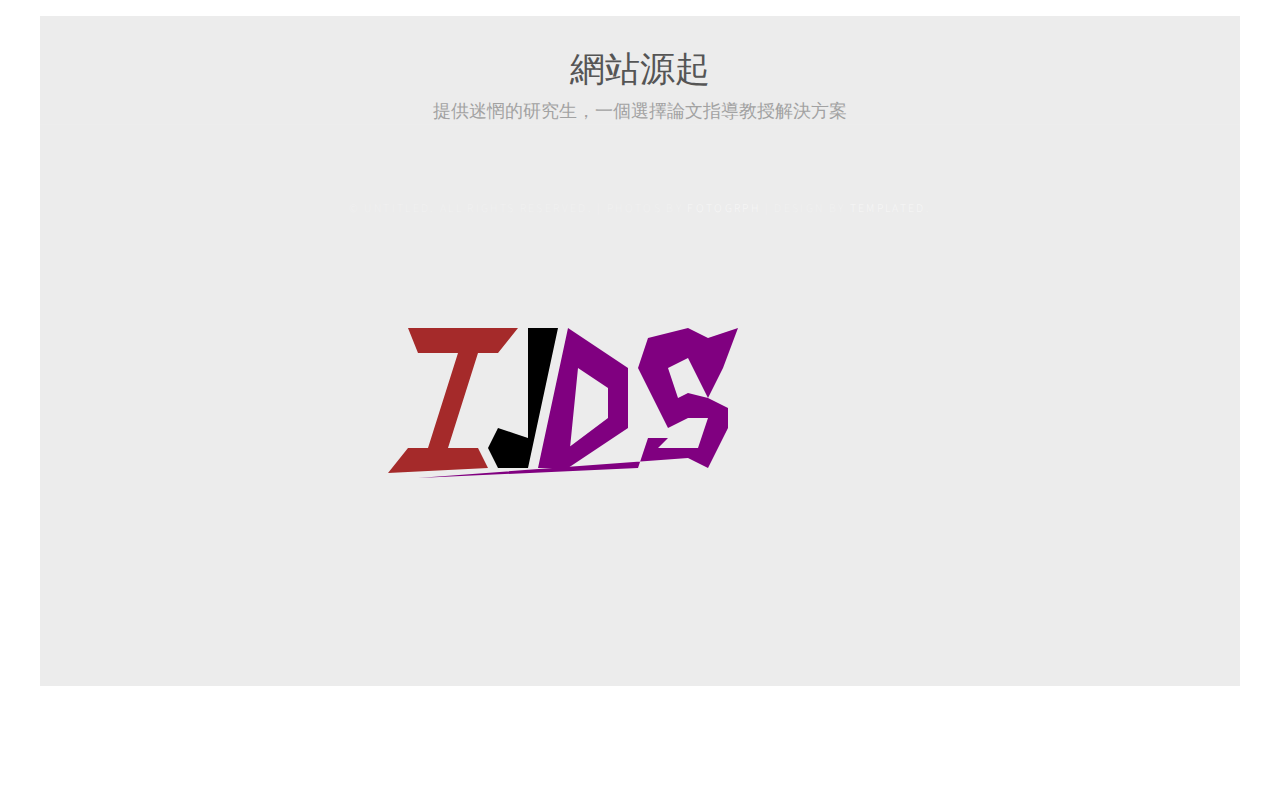
==== commit 09e8cc36: "Add files via upload" ====
--- a/index.html
+++ b/index.html
@@ -107,12 +107,10 @@
 <div id="wrapper">
 	<div id="featured-wrapper">
 		<div id="featured" class="container">
-			<!--<div class="column1"><a href="http://ids.ntub.edu.tw/files/90-1033-56.php"><img src="./images/1.png" height="150" 
-                    style="width: 150px"></a></span>-->
-					<div class="column1"><a href="./deparment.html"><img src="./images/1.png" height="150" 
-                    style="width: 150px"></a></span>
-				<div class="title">
-					<h2><a  class="hyperlink" href="./deparment.html" accesskey="2" title="">北商資研所</a></h2>
+			<div class="column1"><a href="http://ids.ntub.edu.tw/files/90-1033-56.php"><img src="./images/1.png" height="150" 
+                    style="width: 150px"></a></span>
+				<div class="title">
+					<h2><a  class="hyperlink" href="http://ids.ntub.edu.tw/files/90-1033-56.php" accesskey="2" title="">北商資研所</a></h2>
 				</div>
 				<p>--------------------</p>
 			</div>
